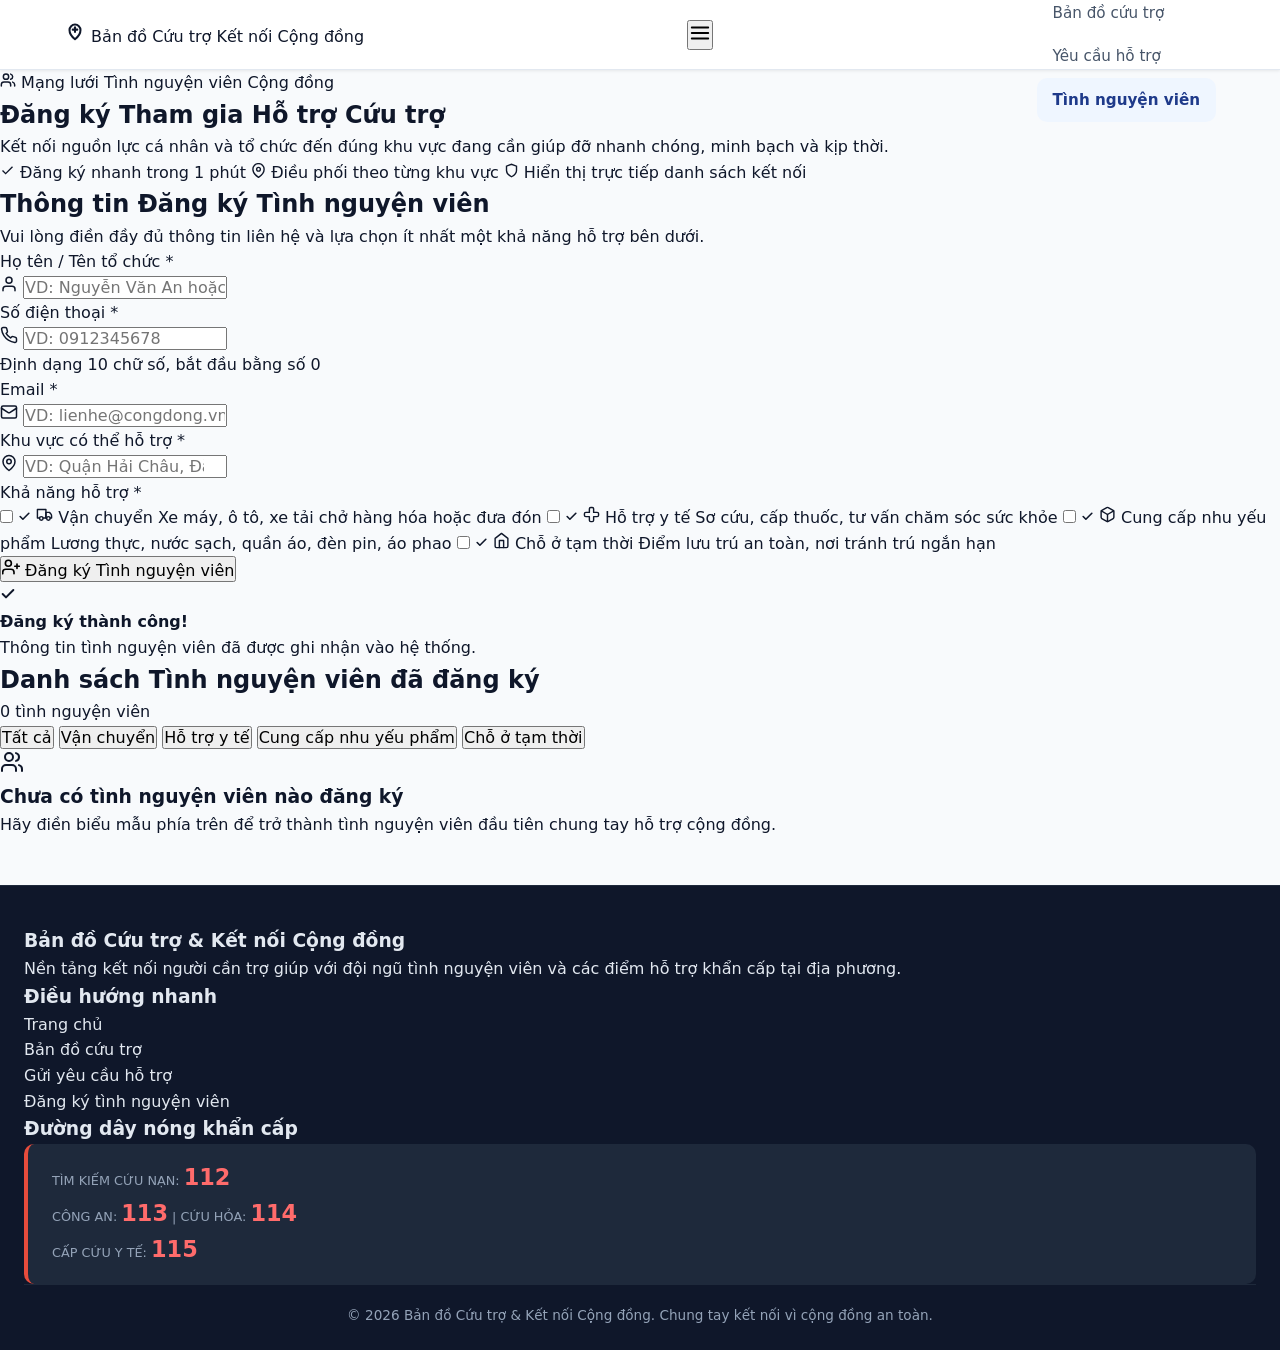
==== volunteer.html @ 7143c934 "[Volunteer] Hoan thien form dang ky tinh nguyen vien" ====
<!DOCTYPE html>
<html lang="vi">
<head>
  <meta charset="UTF-8" />
  <meta name="viewport" content="width=device-width, initial-scale=1.0" />
  <title>Đăng ký Tình nguyện viên | Bản đồ Cứu trợ &amp; Kết nối Cộng đồng</title>
  <link rel="preconnect" href="https://fonts.googleapis.com" />
  <link rel="preconnect" href="https://fonts.gstatic.com" crossorigin />
  <link
    href="https://fonts.googleapis.com/css2?family=Be+Vietnam+Pro:wght@400;500;600;700;800&display=swap"
    rel="stylesheet"
  />
  <link rel="stylesheet" href="css/style.css" />
  <link rel="stylesheet" href="css/volunteer.css" />
</head>
<body>
  <!-- Thanh Navbar chung -->
  <header class="navbar">
    <div class="container nav-container">
      <a href="index.html" class="nav-brand" aria-label="Trang chủ Bản đồ Cứu trợ">
        <span class="brand-icon" aria-hidden="true">
          <svg width="22" height="22" viewBox="0 0 24 24" fill="none" stroke="currentColor" stroke-width="2.2" stroke-linecap="round" stroke-linejoin="round">
            <path d="M12 21s-6-4.35-6-10a6 6 0 1 1 12 0c0 5.65-6 10-6 10Z" />
            <path d="M12 8v5" />
            <path d="M9.5 10.5h5" />
          </svg>
        </span>
        <span class="brand-text">
          <span class="brand-title">Bản đồ Cứu trợ</span>
          <span class="brand-subtitle">Kết nối Cộng đồng</span>
        </span>
      </a>

      <button
        type="button"
        class="nav-toggle"
        id="navToggle"
        aria-label="Mở menu điều hướng"
        aria-expanded="false"
        aria-controls="navLinks"
      >
        <svg width="22" height="22" viewBox="0 0 24 24" fill="none" stroke="currentColor" stroke-width="2" stroke-linecap="round">
          <line x1="3" y1="6" x2="21" y2="6" />
          <line x1="3" y1="12" x2="21" y2="12" />
          <line x1="3" y1="18" x2="21" y2="18" />
        </svg>
      </button>

      <nav aria-label="Điều hướng chính">
        <ul class="nav-links" id="navLinks">
          <li><a href="index.html" class="nav-link">Trang chủ</a></li>
          <li><a href="index.html#map" class="nav-link">Bản đồ cứu trợ</a></li>
          <li><a href="request.html" class="nav-link">Yêu cầu hỗ trợ</a></li>
          <li><a href="volunteer.html" class="nav-link active" aria-current="page">Tình nguyện viên</a></li>
        </ul>
      </nav>
    </div>
  </header>

  <main>
    <!-- Banner tiêu đề -->
    <section class="volunteer-hero">
      <div class="container">
        <div class="hero-badge">
          <svg width="16" height="16" viewBox="0 0 24 24" fill="none" stroke="currentColor" stroke-width="2.2" stroke-linecap="round" stroke-linejoin="round" aria-hidden="true">
            <path d="M16 21v-2a4 4 0 0 0-4-4H6a4 4 0 0 0-4 4v2" />
            <circle cx="9" cy="7" r="4" />
            <path d="M22 21v-2a4 4 0 0 0-3-3.87" />
            <path d="M16 3.13a4 4 0 0 1 0 7.75" />
          </svg>
          <span>Mạng lưới Tình nguyện viên Cộng đồng</span>
        </div>
        <h1 class="hero-title">Đăng ký Tham gia Hỗ trợ Cứu trợ</h1>
        <p class="hero-subtitle">
          Kết nối nguồn lực cá nhân và tổ chức đến đúng khu vực đang cần giúp đỡ nhanh chóng, minh bạch và kịp thời.
        </p>
        <div class="hero-highlights">
          <span class="hero-chip">
            <svg width="15" height="15" viewBox="0 0 24 24" fill="none" stroke="currentColor" stroke-width="2.2" aria-hidden="true">
              <polyline points="20 6 9 17 4 12" />
            </svg>
            Đăng ký nhanh trong 1 phút
          </span>
          <span class="hero-chip">
            <svg width="15" height="15" viewBox="0 0 24 24" fill="none" stroke="currentColor" stroke-width="2.2" aria-hidden="true">
              <path d="M21 10c0 7-9 13-9 13s-9-6-9-13a9 9 0 0 1 18 0Z" />
              <circle cx="12" cy="10" r="3" />
            </svg>
            Điều phối theo từng khu vực
          </span>
          <span class="hero-chip">
            <svg width="15" height="15" viewBox="0 0 24 24" fill="none" stroke="currentColor" stroke-width="2.2" aria-hidden="true">
              <path d="M12 22s8-4 8-10V5l-8-3-8 3v7c0 6 8 10 8 10Z" />
            </svg>
            Hiển thị trực tiếp danh sách kết nối
          </span>
        </div>
      </div>
    </section>

    <!-- Nội dung chính: Form đăng ký & Danh sách tình nguyện viên -->
    <section class="volunteer-section">
      <div class="container">
        <div class="volunteer-wrapper">
          <!-- Form đăng ký tình nguyện viên -->
          <div class="volunteer-card">
            <div class="card-header">
              <h2 class="card-title">Thông tin Đăng ký Tình nguyện viên</h2>
              <p class="card-subtitle">
                Vui lòng điền đầy đủ thông tin liên hệ và lựa chọn ít nhất một khả năng hỗ trợ bên dưới.
              </p>
            </div>

            <form id="volunteerForm" class="volunteer-form" novalidate>
              <div class="form-grid">
                <!-- Họ tên / Tên tổ chức -->
                <div class="form-group form-group--full" id="fullNameGroup">
                  <label for="fullName" class="form-label">
                    Họ tên / Tên tổ chức <span class="required-mark" aria-hidden="true">*</span>
                  </label>
                  <div class="input-control-wrap">
                    <span class="input-icon" aria-hidden="true">
                      <svg width="18" height="18" viewBox="0 0 24 24" fill="none" stroke="currentColor" stroke-width="2" stroke-linecap="round" stroke-linejoin="round">
                        <path d="M20 21v-2a4 4 0 0 0-4-4H8a4 4 0 0 0-4 4v2" />
                        <circle cx="12" cy="7" r="4" />
                      </svg>
                    </span>
                    <input
                      type="text"
                      id="fullName"
                      name="fullName"
                      class="form-control"
                      placeholder="VD: Nguyễn Văn An hoặc Đội Thiện Nguyện Ánh Dương"
                      autocomplete="name"
                      aria-describedby="fullNameError"
                      required
                    />
                  </div>
                  <p class="error-message" id="fullNameError" aria-live="polite"></p>
                </div>

                <!-- Số điện thoại -->
                <div class="form-group" id="phoneGroup">
                  <label for="phone" class="form-label">
                    Số điện thoại <span class="required-mark" aria-hidden="true">*</span>
                  </label>
                  <div class="input-control-wrap">
                    <span class="input-icon" aria-hidden="true">
                      <svg width="18" height="18" viewBox="0 0 24 24" fill="none" stroke="currentColor" stroke-width="2" stroke-linecap="round" stroke-linejoin="round">
                        <path d="M22 16.92v3a2 2 0 0 1-2.18 2 19.79 19.79 0 0 1-8.63-3.07 19.5 19.5 0 0 1-6-6 19.79 19.79 0 0 1-3.07-8.67A2 2 0 0 1 4.11 2h3a2 2 0 0 1 2 1.72c.127.96.361 1.903.7 2.81a2 2 0 0 1-.45 2.11L8.09 9.91a16 16 0 0 0 6 6l1.27-1.27a2 2 0 0 1 2.11-.45c.907.339 1.85.573 2.81.7A2 2 0 0 1 22 16.92Z" />
                      </svg>
                    </span>
                    <input
                      type="tel"
                      id="phone"
                      name="phone"
                      class="form-control"
                      placeholder="VD: 0912345678"
                      inputmode="numeric"
                      maxlength="10"
                      autocomplete="tel"
                      aria-describedby="phoneHint phoneError"
                      required
                    />
                  </div>
                  <span class="field-hint" id="phoneHint">Định dạng 10 chữ số, bắt đầu bằng số 0</span>
                  <p class="error-message" id="phoneError" aria-live="polite"></p>
                </div>

                <!-- Email -->
                <div class="form-group" id="emailGroup">
                  <label for="email" class="form-label">
                    Email <span class="required-mark" aria-hidden="true">*</span>
                  </label>
                  <div class="input-control-wrap">
                    <span class="input-icon" aria-hidden="true">
                      <svg width="18" height="18" viewBox="0 0 24 24" fill="none" stroke="currentColor" stroke-width="2" stroke-linecap="round" stroke-linejoin="round">
                        <rect width="20" height="16" x="2" y="4" rx="2" />
                        <path d="m22 7-8.97 5.7a1.94 1.94 0 0 1-2.06 0L2 7" />
                      </svg>
                    </span>
                    <input
                      type="email"
                      id="email"
                      name="email"
                      class="form-control"
                      placeholder="VD: lienhe@congdong.vn"
                      autocomplete="email"
                      aria-describedby="emailError"
                      required
                    />
                  </div>
                  <p class="error-message" id="emailError" aria-live="polite"></p>
                </div>

                <!-- Khu vực có thể hỗ trợ -->
                <div class="form-group form-group--full" id="areaGroup">
                  <label for="area" class="form-label">
                    Khu vực có thể hỗ trợ <span class="required-mark" aria-hidden="true">*</span>
                  </label>
                  <div class="input-control-wrap">
                    <span class="input-icon" aria-hidden="true">
                      <svg width="18" height="18" viewBox="0 0 24 24" fill="none" stroke="currentColor" stroke-width="2" stroke-linecap="round" stroke-linejoin="round">
                        <path d="M20 10c0 6-8 12-8 12s-8-6-8-12a8 8 0 0 1 16 0Z" />
                        <circle cx="12" cy="10" r="3" />
                      </svg>
                    </span>
                    <input
                      type="text"
                      id="area"
                      name="area"
                      class="form-control"
                      list="areaSuggestions"
                      placeholder="VD: Quận Hải Châu, Đà Nẵng hoặc Các tỉnh Miền Trung"
                      aria-describedby="areaError"
                      required
                    />
                    <datalist id="areaSuggestions">
                      <option value="Quận 1, TP. Hồ Chí Minh"></option>
                      <option value="TP. Thủ Đức, TP. Hồ Chí Minh"></option>
                      <option value="Quận Hoàn Kiếm, Hà Nội"></option>
                      <option value="Quận Cầu Giấy, Hà Nội"></option>
                      <option value="Quận Hải Châu, Đà Nẵng"></option>
                      <option value="TP. Huế, Thừa Thiên Huế"></option>
                      <option value="TP. Đồng Hới, Quảng Bình"></option>
                      <option value="TP. Cần Thơ"></option>
                    </datalist>
                  </div>
                  <p class="error-message" id="areaError" aria-live="polite"></p>
                </div>

                <!-- Nhóm Checkbox Khả năng hỗ trợ -->
                <div class="form-group form-group--full" id="capabilitiesWrapper">
                  <span class="form-label" id="capabilitiesLabel">
                    Khả năng hỗ trợ <span class="required-mark" aria-hidden="true">*</span>
                  </span>
                  <div
                    class="checkbox-grid"
                    id="capabilitiesGroup"
                    role="group"
                    aria-labelledby="capabilitiesLabel"
                    aria-describedby="capabilitiesError"
                  >
                    <label class="checkbox-card">
                      <input type="checkbox" class="checkbox-input" name="capabilities" value="Vận chuyển" />
                      <span class="checkbox-box">
                        <span class="checkbox-indicator" aria-hidden="true">
                          <svg width="13" height="13" viewBox="0 0 24 24" fill="none" stroke="currentColor" stroke-width="3" stroke-linecap="round" stroke-linejoin="round">
                            <polyline points="20 6 9 17 4 12" />
                          </svg>
                        </span>
                        <span class="checkbox-meta">
                          <span class="checkbox-title-row">
                            <span class="checkbox-icon" aria-hidden="true">
                              <svg width="17" height="17" viewBox="0 0 24 24" fill="none" stroke="currentColor" stroke-width="2" stroke-linecap="round" stroke-linejoin="round">
                                <path d="M10 17h4V5H2v12h3" />
                                <path d="M20 17h2v-3.34a4 4 0 0 0-1.17-2.83L19 9h-5v8h1" />
                                <circle cx="7.5" cy="17.5" r="2.5" />
                                <circle cx="17.5" cy="17.5" r="2.5" />
                              </svg>
                            </span>
                            <span>Vận chuyển</span>
                          </span>
                          <span class="checkbox-desc">Xe máy, ô tô, xe tải chở hàng hóa hoặc đưa đón</span>
                        </span>
                      </span>
                    </label>

                    <label class="checkbox-card">
                      <input type="checkbox" class="checkbox-input" name="capabilities" value="Hỗ trợ y tế" />
                      <span class="checkbox-box">
                        <span class="checkbox-indicator" aria-hidden="true">
                          <svg width="13" height="13" viewBox="0 0 24 24" fill="none" stroke="currentColor" stroke-width="3" stroke-linecap="round" stroke-linejoin="round">
                            <polyline points="20 6 9 17 4 12" />
                          </svg>
                        </span>
                        <span class="checkbox-meta">
                          <span class="checkbox-title-row">
                            <span class="checkbox-icon" aria-hidden="true">
                              <svg width="17" height="17" viewBox="0 0 24 24" fill="none" stroke="currentColor" stroke-width="2" stroke-linecap="round" stroke-linejoin="round">
                                <path d="M11 2a2 2 0 0 0-2 2v5H4a2 2 0 0 0-2 2v2c0 1.1.9 2 2 2h5v5c0 1.1.9 2 2 2h2a2 2 0 0 0 2-2v-5h5a2 2 0 0 0 2-2v-2a2 2 0 0 0-2-2h-5V4a2 2 0 0 0-2-2h-2Z" />
                              </svg>
                            </span>
                            <span>Hỗ trợ y tế</span>
                          </span>
                          <span class="checkbox-desc">Sơ cứu, cấp thuốc, tư vấn chăm sóc sức khỏe</span>
                        </span>
                      </span>
                    </label>

                    <label class="checkbox-card">
                      <input type="checkbox" class="checkbox-input" name="capabilities" value="Cung cấp nhu yếu phẩm" />
                      <span class="checkbox-box">
                        <span class="checkbox-indicator" aria-hidden="true">
                          <svg width="13" height="13" viewBox="0 0 24 24" fill="none" stroke="currentColor" stroke-width="3" stroke-linecap="round" stroke-linejoin="round">
                            <polyline points="20 6 9 17 4 12" />
                          </svg>
                        </span>
                        <span class="checkbox-meta">
                          <span class="checkbox-title-row">
                            <span class="checkbox-icon" aria-hidden="true">
                              <svg width="17" height="17" viewBox="0 0 24 24" fill="none" stroke="currentColor" stroke-width="2" stroke-linecap="round" stroke-linejoin="round">
                                <path d="M21 8a2 2 0 0 0-1-1.73l-7-4a2 2 0 0 0-2 0l-7 4A2 2 0 0 0 3 8v8a2 2 0 0 0 1 1.73l7 4a2 2 0 0 0 2 0l7-4A2 2 0 0 0 21 16Z" />
                                <path d="m3.3 7 8.7 5 8.7-5" />
                                <path d="M12 22V12" />
                              </svg>
                            </span>
                            <span>Cung cấp nhu yếu phẩm</span>
                          </span>
                          <span class="checkbox-desc">Lương thực, nước sạch, quần áo, đèn pin, áo phao</span>
                        </span>
                      </span>
                    </label>

                    <label class="checkbox-card">
                      <input type="checkbox" class="checkbox-input" name="capabilities" value="Chỗ ở tạm thời" />
                      <span class="checkbox-box">
                        <span class="checkbox-indicator" aria-hidden="true">
                          <svg width="13" height="13" viewBox="0 0 24 24" fill="none" stroke="currentColor" stroke-width="3" stroke-linecap="round" stroke-linejoin="round">
                            <polyline points="20 6 9 17 4 12" />
                          </svg>
                        </span>
                        <span class="checkbox-meta">
                          <span class="checkbox-title-row">
                            <span class="checkbox-icon" aria-hidden="true">
                              <svg width="17" height="17" viewBox="0 0 24 24" fill="none" stroke="currentColor" stroke-width="2" stroke-linecap="round" stroke-linejoin="round">
                                <path d="m3 9 9-7 9 7v11a2 2 0 0 1-2 2H5a2 2 0 0 1-2-2Z" />
                                <polyline points="9 22 9 12 15 12 15 22" />
                              </svg>
                            </span>
                            <span>Chỗ ở tạm thời</span>
                          </span>
                          <span class="checkbox-desc">Điểm lưu trú an toàn, nơi tránh trú ngắn hạn</span>
                        </span>
                      </span>
                    </label>
                  </div>
                  <p class="error-message" id="capabilitiesError" aria-live="polite"></p>
                </div>
              </div>

              <div class="form-actions">
                <button type="submit" class="btn-submit">
                  <svg width="18" height="18" viewBox="0 0 24 24" fill="none" stroke="currentColor" stroke-width="2.2" stroke-linecap="round" stroke-linejoin="round" aria-hidden="true">
                    <path d="M16 21v-2a4 4 0 0 0-4-4H5a4 4 0 0 0-4 4v2" />
                    <circle cx="8.5" cy="7" r="4" />
                    <line x1="20" y1="8" x2="20" y2="14" />
                    <line x1="23" y1="11" x2="17" y2="11" />
                  </svg>
                  <span>Đăng ký Tình nguyện viên</span>
                </button>
              </div>

              <!-- Thông báo đăng ký thành công mượt mà (tự ẩn sau 3 giây) -->
              <div id="successAlert" class="success-alert" role="status" aria-live="polite" aria-hidden="true">
                <span class="success-alert-icon" aria-hidden="true">
                  <svg width="16" height="16" viewBox="0 0 24 24" fill="none" stroke="currentColor" stroke-width="3" stroke-linecap="round" stroke-linejoin="round">
                    <polyline points="20 6 9 17 4 12" />
                  </svg>
                </span>
                <div class="success-alert-body">
                  <strong>Đăng ký thành công!</strong>
                  <p id="successAlertText">Thông tin tình nguyện viên đã được ghi nhận vào hệ thống.</p>
                </div>
              </div>
            </form>
          </div>

          <!-- Danh sách tình nguyện viên đã đăng ký -->
          <section class="volunteer-list-section" aria-labelledby="volunteerListTitle">
            <div class="list-header">
              <div class="list-title-wrap">
                <h2 class="list-title" id="volunteerListTitle">Danh sách Tình nguyện viên đã đăng ký</h2>
                <span class="volunteer-count-badge" id="volunteerCount">0 tình nguyện viên</span>
              </div>
            </div>

            <div class="filter-pills" id="capabilityFilters" role="group" aria-label="Lọc theo khả năng hỗ trợ">
              <button type="button" class="filter-pill active" data-filter="all">Tất cả</button>
              <button type="button" class="filter-pill" data-filter="Vận chuyển">Vận chuyển</button>
              <button type="button" class="filter-pill" data-filter="Hỗ trợ y tế">Hỗ trợ y tế</button>
              <button type="button" class="filter-pill" data-filter="Cung cấp nhu yếu phẩm">Cung cấp nhu yếu phẩm</button>
              <button type="button" class="filter-pill" data-filter="Chỗ ở tạm thời">Chỗ ở tạm thời</button>
            </div>

            <div id="volunteersList" class="volunteers-grid"></div>
          </section>
        </div>
      </div>
    </section>
  </main>

  <!-- Thanh Footer chung -->
  <footer class="footer">
    <div class="container">
      <div class="footer-grid">
        <div>
          <h3 class="footer-title">Bản đồ Cứu trợ &amp; Kết nối Cộng đồng</h3>
          <p class="footer-desc">
            Nền tảng kết nối người cần trợ giúp với đội ngũ tình nguyện viên và các điểm hỗ trợ khẩn cấp tại địa phương.
          </p>
        </div>

        <div>
          <h3 class="footer-title">Điều hướng nhanh</h3>
          <ul class="footer-links">
            <li><a href="index.html">Trang chủ</a></li>
            <li><a href="index.html#map">Bản đồ cứu trợ</a></li>
            <li><a href="request.html">Gửi yêu cầu hỗ trợ</a></li>
            <li><a href="volunteer.html">Đăng ký tình nguyện viên</a></li>
          </ul>
        </div>

        <div>
          <h3 class="footer-title">Đường dây nóng khẩn cấp</h3>
          <div class="footer-hotline">
            <span>Tìm kiếm cứu nạn: <strong>112</strong></span>
            <span>Công an: <strong>113</strong> | Cứu hỏa: <strong>114</strong></span>
            <span>Cấp cứu y tế: <strong>115</strong></span>
          </div>
        </div>
      </div>

      <div class="footer-bottom">
        <span>&copy; 2026 Bản đồ Cứu trợ &amp; Kết nối Cộng đồng.</span>
        <span>Chung tay kết nối vì cộng đồng an toàn.</span>
      </div>
    </div>
  </footer>

  <script src="js/volunteer.js"></script>
</body>
</html>
---- css/style.css ----
/* ==========================================================================
   css/style.css - Design System & Layout Dùng Chung
   Dự án: Bản đồ Cứu trợ & Kết nối Cộng đồng (Community Rescue Map)
   ========================================================================== */

/* 1. KHAI BÁO DESIGN SYSTEM BẰNG BIẾN CSS (:root) */
:root {
    /* 4 màu phân loại nhu cầu & trạng thái bắt buộc */
    --color-medical: #e74c3c;     /* Y tế: Đỏ */
    --color-food: #f39c12;        /* Thực phẩm: Cam vàng */
    --color-shelter: #3498db;     /* Chỗ ở: Xanh dương */
    --color-done: #10b981;        /* Đã hỗ trợ: Xanh lá */
    --color-pending: #ef4444;     /* Đang chờ hỗ trợ: Đỏ cảnh báo */

    /* Màu chủ đạo thương hiệu & hệ thống */
    --color-primary: #1e3a8a;       /* Xanh Navy chuyên nghiệp */
    --color-primary-hover: #1d4ed8;
    --color-secondary: #0ea5e9;

    /* Màu nền & Bề mặt (Surface) */
    --bg-body: #f8fafc;
    --bg-card: #ffffff;
    --bg-card-alt: #f1f5f9;
    --border-color: #e2e8f0;

    /* Màu chữ (Typography) */
    --text-primary: #0f172a;
    --text-secondary: #475569;
    --text-muted: #94a3b8;
    --text-white: #ffffff;

    /* Kích thước & Bo góc */
    --font-base: system-ui, -apple-system, "Segoe UI", Roboto, Helvetica, Arial, sans-serif;
    --container-max-width: 1200px;
    --nav-height: 70px;
    --radius-sm: 6px;
    --radius-md: 10px;
    --radius-lg: 16px;
    --radius-full: 9999px;

    /* Đổ bóng */
    --shadow-sm: 0 1px 3px rgba(0, 0, 0, 0.08);
    --shadow-md: 0 4px 6px -1px rgba(0, 0, 0, 0.08);
    --shadow-lg: 0 10px 25px -3px rgba(0, 0, 0, 0.1);

    /* Chuyển động */
    --transition-fast: 0.2s ease;
}

/* 2. CSS RESET HIỆN ĐẠI */
*, *::before, *::after {
    box-sizing: border-box;
    margin: 0;
    padding: 0;
}

html {
    font-size: 16px;
    scroll-behavior: smooth;
}

body {
    font-family: var(--font-base);
    background-color: var(--bg-body);
    color: var(--text-primary);
    line-height: 1.6;
    display: flex;
    flex-direction: column;
    min-height: 100vh;
    -webkit-font-smoothing: antialiased;
}

a {
    color: inherit;
    text-decoration: none;
    transition: all var(--transition-fast);
}

ul, ol {
    list-style: none;
}

img {
    max-width: 100%;
    display: block;
}

button, input, select, textarea {
    font-family: inherit;
    font-size: inherit;
}

/* 3. THANH ĐIỀU HƯỚNG (NAVBAR) BẰNG FLEXBOX */
.navbar {
    background-color: var(--bg-card);
    border-bottom: 1px solid var(--border-color);
    box-shadow: var(--shadow-sm);
    position: sticky;
    top: 0;
    z-index: 1000;
    height: var(--nav-height);
}

.nav-container {
    max-width: var(--container-max-width);
    margin: 0 auto;
    padding: 0 1.5rem;
    height: 100%;
    display: flex;
    align-items: center;
    justify-content: space-between;
    gap: 1rem;
}

.nav-logo {
    display: flex;
    align-items: center;
    gap: 0.6rem;
    font-size: 1.25rem;
    font-weight: 800;
    color: var(--color-primary);
}

.nav-logo .logo-icon {
    font-size: 1.6rem;
}

.nav-logo span {
    background: linear-gradient(135deg, var(--color-primary), var(--color-secondary));
    -webkit-background-clip: text;
    -webkit-text-fill-color: transparent;
}

.nav-menu {
    display: flex;
    align-items: center;
    gap: 0.5rem;
}

.nav-link {
    display: flex;
    align-items: center;
    gap: 0.4rem;
    padding: 0.6rem 1rem;
    border-radius: var(--radius-md);
    color: var(--text-secondary);
    font-weight: 500;
    font-size: 0.95rem;
    transition: all var(--transition-fast);
}

.nav-link:hover {
    color: var(--color-primary);
    background-color: var(--bg-card-alt);
}

.nav-link.active {
    color: var(--color-primary);
    background-color: #eff6ff;
    font-weight: 700;
}

/* Nút bấm khẩn cấp nổi bật trên Navbar */
.btn-nav-emergency {
    background-color: var(--color-medical);
    color: var(--text-white) !important;
    font-weight: 600;
    box-shadow: 0 2px 4px rgba(231, 76, 60, 0.25);
}

.btn-nav-emergency:hover {
    background-color: #c0392b !important;
    transform: translateY(-1px);
}

/* 4. KHUNG MAIN (STICKY FOOTER PATTERN) */
.main-wrapper {
    flex: 1 0 auto;
    width: 100%;
    max-width: var(--container-max-width);
    margin: 0 auto;
    padding: 2rem 1.5rem;
}

.page-header {
    margin-bottom: 2rem;
    text-align: center;
}

.page-title {
    font-size: 2rem;
    font-weight: 800;
    color: var(--text-primary);
    margin-bottom: 0.5rem;
}

.page-subtitle {
    color: var(--text-secondary);
    font-size: 1.05rem;
    max-width: 680px;
    margin: 0 auto;
}

/* 5. FOOTER DÙNG CHUNG */
.footer {
    flex-shrink: 0;
    background-color: #0f172a;
    color: #e2e8f0;
    padding: 2.5rem 1.5rem 1.5rem;
    border-top: 1px solid #1e293b;
    margin-top: 3rem;
}

.footer-container {
    max-width: var(--container-max-width);
    margin: 0 auto;
    display: flex;
    flex-direction: column;
    gap: 1.5rem;
}

.footer-top {
    display: flex;
    justify-content: space-between;
    align-items: flex-start;
    flex-wrap: wrap;
    gap: 2rem;
}

.footer-brand h4 {
    font-size: 1.2rem;
    color: #ffffff;
    margin-bottom: 0.5rem;
}

.footer-brand p {
    color: var(--text-muted);
    font-size: 0.9rem;
    max-width: 440px;
}

.footer-hotline {
    background-color: #1e293b;
    padding: 1rem 1.5rem;
    border-radius: var(--radius-md);
    border-left: 4px solid var(--color-medical);
}

.footer-hotline span {
    display: block;
    font-size: 0.8rem;
    text-transform: uppercase;
    color: var(--text-muted);
}

.footer-hotline strong {
    font-size: 1.4rem;
    color: #ff6b6b;
}

.footer-bottom {
    border-top: 1px solid #1e293b;
    padding-top: 1.25rem;
    text-align: center;
    font-size: 0.85rem;
    color: var(--text-muted);
}

/* 6. CÁC BADGE PHÂN LOẠI & TRẠNG THÁI */
.badge {
    display: inline-flex;
    align-items: center;
    gap: 0.35rem;
    padding: 0.3rem 0.75rem;
    border-radius: var(--radius-full);
    font-size: 0.8rem;
    font-weight: 600;
}

.badge-medical {
    background-color: rgba(231, 76, 60, 0.12);
    color: var(--color-medical);
    border: 1px solid rgba(231, 76, 60, 0.3);
}

.badge-food {
    background-color: rgba(243, 156, 18, 0.12);
    color: #d97706;
    border: 1px solid rgba(243, 156, 18, 0.3);
}

.badge-shelter {
    background-color: rgba(52, 152, 219, 0.12);
    color: var(--color-shelter);
    border: 1px solid rgba(52, 152, 219, 0.3);
}

.badge-done {
    background-color: rgba(16, 185, 129, 0.12);
    color: var(--color-done);
    border: 1px solid rgba(16, 185, 129, 0.3);
}

.badge-pending {
    background-color: rgba(239, 68, 68, 0.12);
    color: var(--color-pending);
    border: 1px solid rgba(239, 68, 68, 0.3);
}

/* 7. RESPONSIVE TRÊN ĐIỆN THOẠI (< 600px) */
@media (max-width: 600px) {
    :root {
        --nav-height: auto;
    }

    .nav-container {
        flex-direction: column;
        padding: 0.75rem 1rem;
        gap: 0.75rem;
    }

    .nav-menu {
        width: 100%;
        display: flex;
        justify-content: space-around;
        flex-wrap: wrap;
        gap: 0.35rem;
    }

    .nav-link {
        padding: 0.5rem 0.65rem;
        font-size: 0.85rem;
        border-radius: var(--radius-sm);
    }

    .main-wrapper {
        padding: 1.25rem 1rem;
    }

    .page-title {
        font-size: 1.5rem;
    }

    .page-subtitle {
        font-size: 0.95rem;
    }

    .footer-top {
        flex-direction: column;
        align-items: stretch;
    }

    .footer-hotline {
        text-align: center;
    }
}
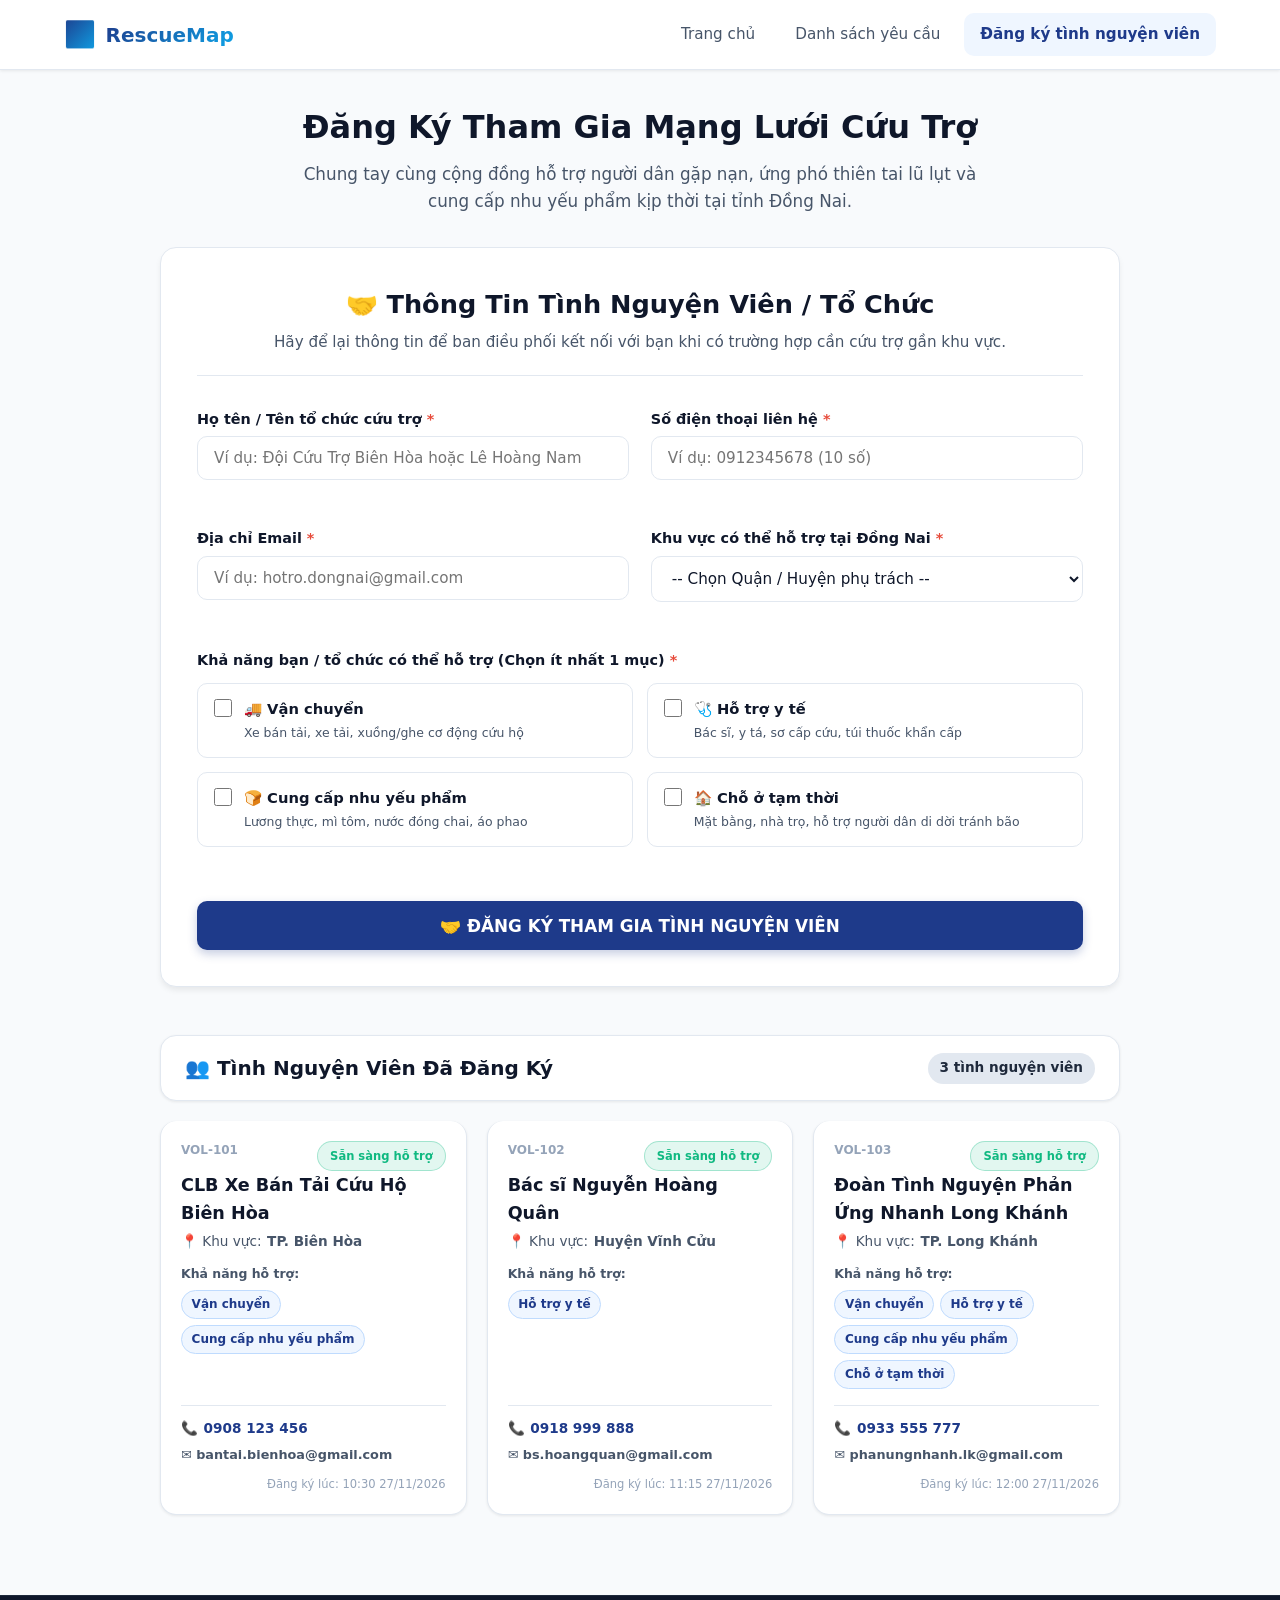
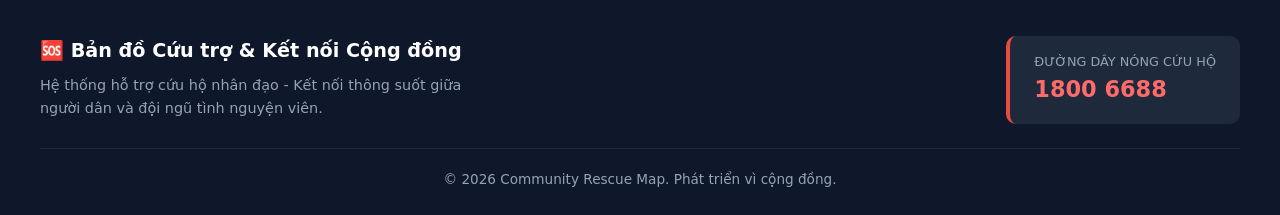
==== commit 08109f7e: "[Volunteer] Hoan thien form dang ky tinh nguyen vien" ====
--- a/volunteer.html
+++ b/volunteer.html
@@ -1,433 +1,570 @@
 <!DOCTYPE html>
 <html lang="vi">
 <head>
-  <meta charset="UTF-8" />
-  <meta name="viewport" content="width=device-width, initial-scale=1.0" />
-  <title>Đăng ký Tình nguyện viên | Bản đồ Cứu trợ &amp; Kết nối Cộng đồng</title>
-  <link rel="preconnect" href="https://fonts.googleapis.com" />
-  <link rel="preconnect" href="https://fonts.gstatic.com" crossorigin />
-  <link
-    href="https://fonts.googleapis.com/css2?family=Be+Vietnam+Pro:wght@400;500;600;700;800&display=swap"
-    rel="stylesheet"
-  />
-  <link rel="stylesheet" href="css/style.css" />
-  <link rel="stylesheet" href="css/volunteer.css" />
+    <meta charset="UTF-8">
+    <meta name="viewport" content="width=device-width, initial-scale=1.0">
+    <title>Đăng Ký Tình Nguyện Viên - Community Rescue Map</title>
+    <!-- CSS dùng chung của hệ thống -->
+    <link rel="stylesheet" href="css/style.css">
+
+    <!-- Đoạn CSS bổ sung chuyên biệt cho Form Tình Nguyện Viên & Danh Sách Đăng Ký -->
+    <style>
+        .volunteer-page-layout {
+            display: flex;
+            flex-direction: column;
+            gap: 3rem;
+            max-width: 960px;
+            margin: 0 auto;
+        }
+
+        /* ------------------ PHẦN 1: FORM ĐĂNG KÝ HIỆN ĐẠI ------------------ */
+        .volunteer-form-card {
+            background-color: var(--bg-card);
+            border: 1px solid var(--border-color);
+            border-radius: var(--radius-lg);
+            padding: 2.25rem;
+            box-shadow: var(--shadow-md);
+            position: relative;
+        }
+
+        .vol-header-box {
+            text-align: center;
+            border-bottom: 1px solid var(--border-color);
+            padding-bottom: 1.25rem;
+            margin-bottom: 2rem;
+        }
+
+        .vol-header-box h2 {
+            font-size: 1.6rem;
+            font-weight: 800;
+            color: var(--text-primary);
+            display: flex;
+            align-items: center;
+            justify-content: center;
+            gap: 0.5rem;
+        }
+
+        .vol-header-box p {
+            color: var(--text-secondary);
+            font-size: 0.95rem;
+            margin-top: 0.35rem;
+        }
+
+        .vol-form-grid {
+            display: grid;
+            grid-template-columns: 1fr 1fr;
+            gap: 1.35rem;
+        }
+
+        .vol-form-group {
+            display: flex;
+            flex-direction: column;
+            gap: 0.35rem;
+        }
+
+        .vol-form-group.full-width {
+            grid-column: 1 / -1;
+        }
+
+        .vol-label {
+            font-size: 0.9rem;
+            font-weight: 700;
+            color: var(--text-primary);
+        }
+
+        .vol-label .required-star {
+            color: var(--color-medical);
+        }
+
+        .vol-input, .vol-select {
+            width: 100%;
+            padding: 0.75rem 1rem;
+            border: 1.5px solid var(--border-color);
+            border-radius: var(--radius-md);
+            background-color: #ffffff;
+            font-size: 0.95rem;
+            color: var(--text-primary);
+            outline: none;
+            transition: all var(--transition-fast);
+        }
+
+        .vol-input:focus, .vol-select:focus {
+            border-color: var(--color-primary-light);
+            box-shadow: 0 0 0 3px rgba(59, 130, 246, 0.15);
+        }
+
+        /* Viền đỏ khi lỗi validation */
+        .vol-input.has-error, .vol-select.has-error {
+            border-color: var(--color-medical) !important;
+            background-color: #fff5f5;
+        }
+
+        /* Dòng thông báo lỗi màu đỏ ngay dưới ô nhập */
+        .error-message {
+            color: var(--color-medical);
+            font-size: 0.8rem;
+            font-weight: 600;
+            min-height: 1.1rem;
+            display: flex;
+            align-items: center;
+            gap: 0.25rem;
+            margin-top: 2px;
+        }
+
+        /* Nhóm Checkbox chọn Khả năng hỗ trợ */
+        .skills-checkbox-grid {
+            display: grid;
+            grid-template-columns: repeat(2, 1fr);
+            gap: 0.85rem;
+            margin-top: 0.35rem;
+        }
+
+        .checkbox-card {
+            border: 1.5px solid var(--border-color);
+            border-radius: var(--radius-md);
+            padding: 0.85rem 1rem;
+            display: flex;
+            align-items: flex-start;
+            gap: 0.75rem;
+            cursor: pointer;
+            background: #ffffff;
+            transition: all var(--transition-fast);
+            user-select: none;
+        }
+
+        .checkbox-card:hover {
+            border-color: var(--color-primary-light);
+            background-color: var(--bg-card-alt);
+        }
+
+        .checkbox-card.selected {
+            border-color: var(--color-primary);
+            background-color: #eff6ff;
+        }
+
+        .checkbox-card input[type="checkbox"] {
+            width: 18px;
+            height: 18px;
+            cursor: pointer;
+            margin-top: 2px;
+            accent-color: var(--color-primary);
+        }
+
+        .checkbox-card-content {
+            display: flex;
+            flex-direction: column;
+            gap: 0.15rem;
+        }
+
+        .checkbox-card-title {
+            font-size: 0.92rem;
+            font-weight: 700;
+            color: var(--text-primary);
+        }
+
+        .checkbox-card-desc {
+            font-size: 0.78rem;
+            color: var(--text-secondary);
+        }
+
+        .btn-submit-volunteer {
+            background-color: var(--color-primary);
+            color: #ffffff;
+            font-weight: 700;
+            font-size: 1.05rem;
+            padding: 0.9rem 1.5rem;
+            border-radius: var(--radius-md);
+            border: none;
+            cursor: pointer;
+            width: 100%;
+            display: flex;
+            align-items: center;
+            justify-content: center;
+            gap: 0.5rem;
+            box-shadow: 0 4px 10px rgba(30, 58, 138, 0.25);
+            transition: all var(--transition-fast);
+        }
+
+        .btn-submit-volunteer:hover {
+            background-color: var(--color-primary-hover);
+            transform: translateY(-1px);
+            box-shadow: 0 6px 14px rgba(30, 58, 138, 0.35);
+        }
+
+        /* Banner thông báo đăng ký thành công (Mượt mà và tự ẩn sau 3 giây) */
+        .toast-success-banner {
+            position: fixed;
+            top: 24px;
+            right: 24px;
+            background: #065f46;
+            color: #ffffff;
+            padding: 1rem 1.5rem;
+            border-radius: var(--radius-md);
+            box-shadow: var(--shadow-lg);
+            display: none;
+            align-items: center;
+            gap: 0.75rem;
+            font-weight: 600;
+            font-size: 0.95rem;
+            z-index: 9999;
+            border-left: 5px solid #34d399;
+            transform: translateY(-20px);
+            opacity: 0;
+            transition: all 0.35s cubic-bezier(0.16, 1, 0.3, 1);
+        }
+
+        .toast-success-banner.show {
+            display: flex;
+            transform: translateY(0);
+            opacity: 1;
+        }
+
+        /* ------------------ PHẦN 2: DANH SÁCH TÌNH NGUYỆN VIÊN ĐÃ ĐĂNG KÝ ------------------ */
+        .registered-section {
+            display: flex;
+            flex-direction: column;
+            gap: 1.25rem;
+        }
+
+        .registered-header {
+            display: flex;
+            justify-content: space-between;
+            align-items: center;
+            flex-wrap: wrap;
+            gap: 0.75rem;
+            background: var(--bg-card);
+            border: 1px solid var(--border-color);
+            border-radius: var(--radius-lg);
+            padding: 1rem 1.5rem;
+            box-shadow: var(--shadow-sm);
+        }
+
+        .registered-header h3 {
+            font-size: 1.25rem;
+            font-weight: 800;
+            color: var(--text-primary);
+            display: flex;
+            align-items: center;
+            gap: 0.5rem;
+        }
+
+        .registered-grid {
+            display: grid;
+            grid-template-columns: repeat(auto-fill, minmax(290px, 1fr));
+            gap: 1.25rem;
+        }
+
+        .volunteer-card {
+            background-color: var(--bg-card);
+            border: 1px solid var(--border-color);
+            border-radius: var(--radius-lg);
+            padding: 1.25rem;
+            box-shadow: var(--shadow-sm);
+            display: flex;
+            flex-direction: column;
+            justify-content: space-between;
+            gap: 1rem;
+            border-top: 4px solid var(--color-primary-light);
+            transition: transform var(--transition-fast), box-shadow var(--transition-fast);
+        }
+
+        .volunteer-card:hover {
+            transform: translateY(-2px);
+            box-shadow: var(--shadow-md);
+        }
+
+        .vol-card-top {
+            display: flex;
+            justify-content: space-between;
+            align-items: flex-start;
+        }
+
+        .vol-card-name {
+            font-size: 1.1rem;
+            font-weight: 800;
+            color: var(--text-primary);
+            margin-bottom: 0.2rem;
+        }
+
+        .vol-card-area {
+            font-size: 0.85rem;
+            color: var(--text-secondary);
+            display: flex;
+            align-items: center;
+            gap: 0.35rem;
+            margin-bottom: 0.75rem;
+        }
+
+        .vol-skills-tags {
+            display: flex;
+            flex-wrap: wrap;
+            gap: 0.35rem;
+        }
+
+        .skill-tag {
+            font-size: 0.75rem;
+            font-weight: 600;
+            padding: 0.25rem 0.6rem;
+            border-radius: var(--radius-full);
+            background-color: #eff6ff;
+            color: var(--color-primary);
+            border: 1px solid #bfdbfe;
+        }
+
+        .vol-card-contacts {
+            display: flex;
+            flex-direction: column;
+            gap: 0.35rem;
+            padding-top: 0.75rem;
+            border-top: 1px solid var(--border-color);
+            font-size: 0.85rem;
+        }
+
+        .vol-contact-link {
+            color: var(--color-primary);
+            font-weight: 600;
+            display: inline-flex;
+            align-items: center;
+            gap: 0.35rem;
+        }
+
+        .vol-contact-link:hover {
+            text-decoration: underline;
+        }
+
+        .vol-time-tag {
+            font-size: 0.72rem;
+            color: var(--text-muted);
+            text-align: right;
+            margin-top: 0.25rem;
+        }
+
+        .empty-volunteers-box {
+            grid-column: 1 / -1;
+            text-align: center;
+            padding: 3rem 1rem;
+            background-color: var(--bg-card);
+            border: 2px dashed var(--border-color);
+            border-radius: var(--radius-lg);
+            color: var(--text-muted);
+        }
+
+        /* ------------------ RESPONSIVE TRÊN ĐIỆN THOẠI (<600px) ------------------ */
+        @media (max-width: 600px) {
+            .volunteer-form-card {
+                padding: 1.25rem;
+            }
+
+            .vol-form-grid {
+                grid-template-columns: 1fr; /* 1 cột trên điện thoại */
+                gap: 1rem;
+            }
+
+            .skills-checkbox-grid {
+                grid-template-columns: 1fr; /* Checkbox xếp dọc */
+            }
+
+            .registered-grid {
+                grid-template-columns: 1fr;
+            }
+
+            .toast-success-banner {
+                left: 16px;
+                right: 16px;
+                top: 16px;
+            }
+        }
+    </style>
 </head>
 <body>
-  <!-- Thanh Navbar chung -->
-  <header class="navbar">
-    <div class="container nav-container">
-      <a href="index.html" class="nav-brand" aria-label="Trang chủ Bản đồ Cứu trợ">
-        <span class="brand-icon" aria-hidden="true">
-          <svg width="22" height="22" viewBox="0 0 24 24" fill="none" stroke="currentColor" stroke-width="2.2" stroke-linecap="round" stroke-linejoin="round">
-            <path d="M12 21s-6-4.35-6-10a6 6 0 1 1 12 0c0 5.65-6 10-6 10Z" />
-            <path d="M12 8v5" />
-            <path d="M9.5 10.5h5" />
-          </svg>
-        </span>
-        <span class="brand-text">
-          <span class="brand-title">Bản đồ Cứu trợ</span>
-          <span class="brand-subtitle">Kết nối Cộng đồng</span>
-        </span>
-      </a>
-
-      <button
-        type="button"
-        class="nav-toggle"
-        id="navToggle"
-        aria-label="Mở menu điều hướng"
-        aria-expanded="false"
-        aria-controls="navLinks"
-      >
-        <svg width="22" height="22" viewBox="0 0 24 24" fill="none" stroke="currentColor" stroke-width="2" stroke-linecap="round">
-          <line x1="3" y1="6" x2="21" y2="6" />
-          <line x1="3" y1="12" x2="21" y2="12" />
-          <line x1="3" y1="18" x2="21" y2="18" />
-        </svg>
-      </button>
-
-      <nav aria-label="Điều hướng chính">
-        <ul class="nav-links" id="navLinks">
-          <li><a href="index.html" class="nav-link">Trang chủ</a></li>
-          <li><a href="index.html#map" class="nav-link">Bản đồ cứu trợ</a></li>
-          <li><a href="request.html" class="nav-link">Yêu cầu hỗ trợ</a></li>
-          <li><a href="volunteer.html" class="nav-link active" aria-current="page">Tình nguyện viên</a></li>
-        </ul>
-      </nav>
+
+    <!-- 1. THANH ĐIỀU HƯỚNG (NAVBAR ĐỒNG BỘ VỚI INDEX.HTML & REQUESTS.HTML) -->
+    <header class="navbar">
+        <div class="nav-container">
+            <a href="index.html" class="nav-logo">
+                <span class="logo-icon">🆘</span>
+                <span>RescueMap</span>
+            </a>
+            <nav class="nav-menu" aria-label="Điều hướng chính">
+                <a href="index.html" class="nav-link">Trang chủ</a>
+                <a href="requests.html" class="nav-link">Danh sách yêu cầu</a>
+                <a href="volunteer.html" class="nav-link active">Đăng ký tình nguyện viên</a>
+            </nav>
+        </div>
+    </header>
+
+    <!-- 2. KHUNG NỘI DUNG CHÍNH (MAIN WRAPPER) -->
+    <main class="main-wrapper">
+        <header class="page-header">
+            <h1 class="page-title">Đăng Ký Tham Gia Mạng Lưới Cứu Trợ</h1>
+            <p class="page-subtitle">Chung tay cùng cộng đồng hỗ trợ người dân gặp nạn, ứng phó thiên tai lũ lụt và cung cấp nhu yếu phẩm kịp thời tại tỉnh Đồng Nai.</p>
+        </header>
+
+        <div class="volunteer-page-layout">
+            
+            <!-- ================= PHẦN 1: FORM ĐĂNG KÝ TÌNH NGUYỆN VIÊN ================= -->
+            <section class="volunteer-form-card" aria-label="Form đăng ký tình nguyện viên">
+                <div class="vol-header-box">
+                    <h2>🤝 Thông Tin Tình Nguyện Viên / Tổ Chức</h2>
+                    <p>Hãy để lại thông tin để ban điều phối kết nối với bạn khi có trường hợp cần cứu trợ gần khu vực.</p>
+                </div>
+
+                <form id="volunteerForm" novalidate>
+                    <div class="vol-form-grid">
+                        
+                        <!-- Họ tên / Tên tổ chức -->
+                        <div class="vol-form-group">
+                            <label class="vol-label" for="volName">
+                                Họ tên / Tên tổ chức cứu trợ <span class="required-star">*</span>
+                            </label>
+                            <input type="text" id="volName" class="vol-input" placeholder="Ví dụ: Đội Cứu Trợ Biên Hòa hoặc Lê Hoàng Nam" autocomplete="name">
+                            <small class="error-message" id="nameError"></small>
+                        </div>
+
+                        <!-- Số điện thoại (Bắt buộc 10 chữ số bắt đầu bằng 0) -->
+                        <div class="vol-form-group">
+                            <label class="vol-label" for="volPhone">
+                                Số điện thoại liên hệ <span class="required-star">*</span>
+                            </label>
+                            <input type="tel" id="volPhone" class="vol-input" placeholder="Ví dụ: 0912345678 (10 số)" maxlength="10" autocomplete="tel">
+                            <small class="error-message" id="phoneError"></small>
+                        </div>
+
+                        <!-- Email (Bắt buộc đúng định dạng email) -->
+                        <div class="vol-form-group">
+                            <label class="vol-label" for="volEmail">
+                                Địa chỉ Email <span class="required-star">*</span>
+                            </label>
+                            <input type="email" id="volEmail" class="vol-input" placeholder="Ví dụ: hotro.dongnai@gmail.com" autocomplete="email">
+                            <small class="error-message" id="emailError"></small>
+                        </div>
+
+                        <!-- Khu vực có thể hỗ trợ -->
+                        <div class="vol-form-group">
+                            <label class="vol-label" for="volArea">
+                                Khu vực có thể hỗ trợ tại Đồng Nai <span class="required-star">*</span>
+                            </label>
+                            <select id="volArea" class="vol-select">
+                                <option value="">-- Chọn Quận / Huyện phụ trách --</option>
+                                <option value="Toàn tỉnh Đồng Nai">🌐 Toàn tỉnh Đồng Nai</option>
+                                <option value="TP. Biên Hòa">TP. Biên Hòa</option>
+                                <option value="TP. Long Khánh">TP. Long Khánh</option>
+                                <option value="Huyện Vĩnh Cửu">Huyện Vĩnh Cửu</option>
+                                <option value="Huyện Nhơn Trạch">Huyện Nhơn Trạch</option>
+                                <option value="Huyện Long Thành">Huyện Long Thành</option>
+                                <option value="Huyện Trảng Bom">Huyện Trảng Bom</option>
+                                <option value="Huyện Thống Nhất">Huyện Thống Nhất</option>
+                                <option value="Huyện Định Quán">Huyện Định Quán</option>
+                                <option value="Huyện Tân Phú">Huyện Tân Phú</option>
+                                <option value="Huyện Cẩm Mỹ">Huyện Cẩm Mỹ</option>
+                                <option value="Huyện Xuân Lộc">Huyện Xuân Lộc</option>
+                            </select>
+                            <small class="error-message" id="areaError"></small>
+                        </div>
+
+                        <!-- Nhóm Checkbox chọn Khả năng hỗ trợ (Bắt buộc chọn ít nhất 1) -->
+                        <div class="vol-form-group full-width">
+                            <label class="vol-label">
+                                Khả năng bạn / tổ chức có thể hỗ trợ (Chọn ít nhất 1 mục) <span class="required-star">*</span>
+                            </label>
+                            
+                            <div class="skills-checkbox-grid">
+                                
+                                <!-- Khả năng 1: Vận chuyển -->
+                                <label class="checkbox-card" id="label-vc">
+                                    <input type="checkbox" name="skills" value="Vận chuyển" id="skill-vc">
+                                    <div class="checkbox-card-content">
+                                        <span class="checkbox-card-title">🚚 Vận chuyển</span>
+                                        <span class="checkbox-card-desc">Xe bán tải, xe tải, xuồng/ghe cơ động cứu hộ</span>
+                                    </div>
+                                </label>
+
+                                <!-- Khả năng 2: Hỗ trợ y tế -->
+                                <label class="checkbox-card" id="label-yt">
+                                    <input type="checkbox" name="skills" value="Hỗ trợ y tế" id="skill-yt">
+                                    <div class="checkbox-card-content">
+                                        <span class="checkbox-card-title">🩺 Hỗ trợ y tế</span>
+                                        <span class="checkbox-card-desc">Bác sĩ, y tá, sơ cấp cứu, túi thuốc khẩn cấp</span>
+                                    </div>
+                                </label>
+
+                                <!-- Khả năng 3: Cung cấp nhu yếu phẩm -->
+                                <label class="checkbox-card" id="label-nyp">
+                                    <input type="checkbox" name="skills" value="Cung cấp nhu yếu phẩm" id="skill-nyp">
+                                    <div class="checkbox-card-content">
+                                        <span class="checkbox-card-title">🍞 Cung cấp nhu yếu phẩm</span>
+                                        <span class="checkbox-card-desc">Lương thực, mì tôm, nước đóng chai, áo phao</span>
+                                    </div>
+                                </label>
+
+                                <!-- Khả năng 4: Chỗ ở tạm thời -->
+                                <label class="checkbox-card" id="label-no">
+                                    <input type="checkbox" name="skills" value="Chỗ ở tạm thời" id="skill-no">
+                                    <div class="checkbox-card-content">
+                                        <span class="checkbox-card-title">🏠 Chỗ ở tạm thời</span>
+                                        <span class="checkbox-card-desc">Mặt bằng, nhà trọ, hỗ trợ người dân di dời tránh bão</span>
+                                    </div>
+                                </label>
+
+                            </div>
+                            <small class="error-message" id="skillsError"></small>
+                        </div>
+
+                        <!-- Nút gửi Form -->
+                        <div class="vol-form-group full-width" style="margin-top: 0.5rem;">
+                            <button type="submit" class="btn-submit-volunteer" id="btnSubmitVolunteer">
+                                🤝 ĐĂNG KÝ THAM GIA TÌNH NGUYỆN VIÊN
+                            </button>
+                        </div>
+
+                    </div>
+                </form>
+            </section>
+
+            <!-- ================= PHẦN 2: DANH SÁCH TÌNH NGUYỆN VIÊN VỪA ĐĂNG KÝ ================= -->
+            <section class="registered-section" aria-label="Danh sách tình nguyện viên đã đăng ký">
+                <div class="registered-header">
+                    <h3>👥 Tình Nguyện Viên Đã Đăng Ký</h3>
+                    <span class="badge badge-default" id="volunteersCountBadge" style="font-size: 0.85rem; background: #e2e8f0; color: #1e293b;">
+                        0 tình nguyện viên
+                    </span>
+                </div>
+
+                <!-- Danh sách Card các tình nguyện viên lấy từ localStorage (key: volunteers) -->
+                <div class="registered-grid" id="volunteersContainer">
+                    <!-- JavaScript sẽ tự động render các thẻ tại đây -->
+                </div>
+            </section>
+
+        </div>
+    </main>
+
+    <!-- 3. FOOTER (ĐỒNG BỘ VỚI CÁC TRANG CÒN LẠI) -->
+    <footer class="footer">
+        <div class="footer-container">
+            <div class="footer-top">
+                <div class="footer-brand">
+                    <h4>🆘 Bản đồ Cứu trợ & Kết nối Cộng đồng</h4>
+                    <p>Hệ thống hỗ trợ cứu hộ nhân đạo - Kết nối thông suốt giữa người dân và đội ngũ tình nguyện viên.</p>
+                </div>
+                <div class="footer-hotline">
+                    <span>Đường dây nóng cứu hộ</span>
+                    <strong>1800 6688</strong>
+                </div>
+            </div>
+            <div class="footer-bottom">
+                <p>&copy; 2026 Community Rescue Map. Phát triển vì cộng đồng.</p>
+            </div>
+        </div>
+    </footer>
+
+    <!-- Banner Toast thông báo đăng ký thành công (Tự động ẩn sau 3 giây) -->
+    <div class="toast-success-banner" id="toastSuccessBanner">
+        <span style="font-size: 1.3rem;">🎉</span>
+        <span id="toastMsgText">Đăng ký tình nguyện viên thành công! Cảm ơn tấm lòng của bạn.</span>
     </div>
-  </header>
-
-  <main>
-    <!-- Banner tiêu đề -->
-    <section class="volunteer-hero">
-      <div class="container">
-        <div class="hero-badge">
-          <svg width="16" height="16" viewBox="0 0 24 24" fill="none" stroke="currentColor" stroke-width="2.2" stroke-linecap="round" stroke-linejoin="round" aria-hidden="true">
-            <path d="M16 21v-2a4 4 0 0 0-4-4H6a4 4 0 0 0-4 4v2" />
-            <circle cx="9" cy="7" r="4" />
-            <path d="M22 21v-2a4 4 0 0 0-3-3.87" />
-            <path d="M16 3.13a4 4 0 0 1 0 7.75" />
-          </svg>
-          <span>Mạng lưới Tình nguyện viên Cộng đồng</span>
-        </div>
-        <h1 class="hero-title">Đăng ký Tham gia Hỗ trợ Cứu trợ</h1>
-        <p class="hero-subtitle">
-          Kết nối nguồn lực cá nhân và tổ chức đến đúng khu vực đang cần giúp đỡ nhanh chóng, minh bạch và kịp thời.
-        </p>
-        <div class="hero-highlights">
-          <span class="hero-chip">
-            <svg width="15" height="15" viewBox="0 0 24 24" fill="none" stroke="currentColor" stroke-width="2.2" aria-hidden="true">
-              <polyline points="20 6 9 17 4 12" />
-            </svg>
-            Đăng ký nhanh trong 1 phút
-          </span>
-          <span class="hero-chip">
-            <svg width="15" height="15" viewBox="0 0 24 24" fill="none" stroke="currentColor" stroke-width="2.2" aria-hidden="true">
-              <path d="M21 10c0 7-9 13-9 13s-9-6-9-13a9 9 0 0 1 18 0Z" />
-              <circle cx="12" cy="10" r="3" />
-            </svg>
-            Điều phối theo từng khu vực
-          </span>
-          <span class="hero-chip">
-            <svg width="15" height="15" viewBox="0 0 24 24" fill="none" stroke="currentColor" stroke-width="2.2" aria-hidden="true">
-              <path d="M12 22s8-4 8-10V5l-8-3-8 3v7c0 6 8 10 8 10Z" />
-            </svg>
-            Hiển thị trực tiếp danh sách kết nối
-          </span>
-        </div>
-      </div>
-    </section>
-
-    <!-- Nội dung chính: Form đăng ký & Danh sách tình nguyện viên -->
-    <section class="volunteer-section">
-      <div class="container">
-        <div class="volunteer-wrapper">
-          <!-- Form đăng ký tình nguyện viên -->
-          <div class="volunteer-card">
-            <div class="card-header">
-              <h2 class="card-title">Thông tin Đăng ký Tình nguyện viên</h2>
-              <p class="card-subtitle">
-                Vui lòng điền đầy đủ thông tin liên hệ và lựa chọn ít nhất một khả năng hỗ trợ bên dưới.
-              </p>
-            </div>
-
-            <form id="volunteerForm" class="volunteer-form" novalidate>
-              <div class="form-grid">
-                <!-- Họ tên / Tên tổ chức -->
-                <div class="form-group form-group--full" id="fullNameGroup">
-                  <label for="fullName" class="form-label">
-                    Họ tên / Tên tổ chức <span class="required-mark" aria-hidden="true">*</span>
-                  </label>
-                  <div class="input-control-wrap">
-                    <span class="input-icon" aria-hidden="true">
-                      <svg width="18" height="18" viewBox="0 0 24 24" fill="none" stroke="currentColor" stroke-width="2" stroke-linecap="round" stroke-linejoin="round">
-                        <path d="M20 21v-2a4 4 0 0 0-4-4H8a4 4 0 0 0-4 4v2" />
-                        <circle cx="12" cy="7" r="4" />
-                      </svg>
-                    </span>
-                    <input
-                      type="text"
-                      id="fullName"
-                      name="fullName"
-                      class="form-control"
-                      placeholder="VD: Nguyễn Văn An hoặc Đội Thiện Nguyện Ánh Dương"
-                      autocomplete="name"
-                      aria-describedby="fullNameError"
-                      required
-                    />
-                  </div>
-                  <p class="error-message" id="fullNameError" aria-live="polite"></p>
-                </div>
-
-                <!-- Số điện thoại -->
-                <div class="form-group" id="phoneGroup">
-                  <label for="phone" class="form-label">
-                    Số điện thoại <span class="required-mark" aria-hidden="true">*</span>
-                  </label>
-                  <div class="input-control-wrap">
-                    <span class="input-icon" aria-hidden="true">
-                      <svg width="18" height="18" viewBox="0 0 24 24" fill="none" stroke="currentColor" stroke-width="2" stroke-linecap="round" stroke-linejoin="round">
-                        <path d="M22 16.92v3a2 2 0 0 1-2.18 2 19.79 19.79 0 0 1-8.63-3.07 19.5 19.5 0 0 1-6-6 19.79 19.79 0 0 1-3.07-8.67A2 2 0 0 1 4.11 2h3a2 2 0 0 1 2 1.72c.127.96.361 1.903.7 2.81a2 2 0 0 1-.45 2.11L8.09 9.91a16 16 0 0 0 6 6l1.27-1.27a2 2 0 0 1 2.11-.45c.907.339 1.85.573 2.81.7A2 2 0 0 1 22 16.92Z" />
-                      </svg>
-                    </span>
-                    <input
-                      type="tel"
-                      id="phone"
-                      name="phone"
-                      class="form-control"
-                      placeholder="VD: 0912345678"
-                      inputmode="numeric"
-                      maxlength="10"
-                      autocomplete="tel"
-                      aria-describedby="phoneHint phoneError"
-                      required
-                    />
-                  </div>
-                  <span class="field-hint" id="phoneHint">Định dạng 10 chữ số, bắt đầu bằng số 0</span>
-                  <p class="error-message" id="phoneError" aria-live="polite"></p>
-                </div>
-
-                <!-- Email -->
-                <div class="form-group" id="emailGroup">
-                  <label for="email" class="form-label">
-                    Email <span class="required-mark" aria-hidden="true">*</span>
-                  </label>
-                  <div class="input-control-wrap">
-                    <span class="input-icon" aria-hidden="true">
-                      <svg width="18" height="18" viewBox="0 0 24 24" fill="none" stroke="currentColor" stroke-width="2" stroke-linecap="round" stroke-linejoin="round">
-                        <rect width="20" height="16" x="2" y="4" rx="2" />
-                        <path d="m22 7-8.97 5.7a1.94 1.94 0 0 1-2.06 0L2 7" />
-                      </svg>
-                    </span>
-                    <input
-                      type="email"
-                      id="email"
-                      name="email"
-                      class="form-control"
-                      placeholder="VD: lienhe@congdong.vn"
-                      autocomplete="email"
-                      aria-describedby="emailError"
-                      required
-                    />
-                  </div>
-                  <p class="error-message" id="emailError" aria-live="polite"></p>
-                </div>
-
-                <!-- Khu vực có thể hỗ trợ -->
-                <div class="form-group form-group--full" id="areaGroup">
-                  <label for="area" class="form-label">
-                    Khu vực có thể hỗ trợ <span class="required-mark" aria-hidden="true">*</span>
-                  </label>
-                  <div class="input-control-wrap">
-                    <span class="input-icon" aria-hidden="true">
-                      <svg width="18" height="18" viewBox="0 0 24 24" fill="none" stroke="currentColor" stroke-width="2" stroke-linecap="round" stroke-linejoin="round">
-                        <path d="M20 10c0 6-8 12-8 12s-8-6-8-12a8 8 0 0 1 16 0Z" />
-                        <circle cx="12" cy="10" r="3" />
-                      </svg>
-                    </span>
-                    <input
-                      type="text"
-                      id="area"
-                      name="area"
-                      class="form-control"
-                      list="areaSuggestions"
-                      placeholder="VD: Quận Hải Châu, Đà Nẵng hoặc Các tỉnh Miền Trung"
-                      aria-describedby="areaError"
-                      required
-                    />
-                    <datalist id="areaSuggestions">
-                      <option value="Quận 1, TP. Hồ Chí Minh"></option>
-                      <option value="TP. Thủ Đức, TP. Hồ Chí Minh"></option>
-                      <option value="Quận Hoàn Kiếm, Hà Nội"></option>
-                      <option value="Quận Cầu Giấy, Hà Nội"></option>
-                      <option value="Quận Hải Châu, Đà Nẵng"></option>
-                      <option value="TP. Huế, Thừa Thiên Huế"></option>
-                      <option value="TP. Đồng Hới, Quảng Bình"></option>
-                      <option value="TP. Cần Thơ"></option>
-                    </datalist>
-                  </div>
-                  <p class="error-message" id="areaError" aria-live="polite"></p>
-                </div>
-
-                <!-- Nhóm Checkbox Khả năng hỗ trợ -->
-                <div class="form-group form-group--full" id="capabilitiesWrapper">
-                  <span class="form-label" id="capabilitiesLabel">
-                    Khả năng hỗ trợ <span class="required-mark" aria-hidden="true">*</span>
-                  </span>
-                  <div
-                    class="checkbox-grid"
-                    id="capabilitiesGroup"
-                    role="group"
-                    aria-labelledby="capabilitiesLabel"
-                    aria-describedby="capabilitiesError"
-                  >
-                    <label class="checkbox-card">
-                      <input type="checkbox" class="checkbox-input" name="capabilities" value="Vận chuyển" />
-                      <span class="checkbox-box">
-                        <span class="checkbox-indicator" aria-hidden="true">
-                          <svg width="13" height="13" viewBox="0 0 24 24" fill="none" stroke="currentColor" stroke-width="3" stroke-linecap="round" stroke-linejoin="round">
-                            <polyline points="20 6 9 17 4 12" />
-                          </svg>
-                        </span>
-                        <span class="checkbox-meta">
-                          <span class="checkbox-title-row">
-                            <span class="checkbox-icon" aria-hidden="true">
-                              <svg width="17" height="17" viewBox="0 0 24 24" fill="none" stroke="currentColor" stroke-width="2" stroke-linecap="round" stroke-linejoin="round">
-                                <path d="M10 17h4V5H2v12h3" />
-                                <path d="M20 17h2v-3.34a4 4 0 0 0-1.17-2.83L19 9h-5v8h1" />
-                                <circle cx="7.5" cy="17.5" r="2.5" />
-                                <circle cx="17.5" cy="17.5" r="2.5" />
-                              </svg>
-                            </span>
-                            <span>Vận chuyển</span>
-                          </span>
-                          <span class="checkbox-desc">Xe máy, ô tô, xe tải chở hàng hóa hoặc đưa đón</span>
-                        </span>
-                      </span>
-                    </label>
-
-                    <label class="checkbox-card">
-                      <input type="checkbox" class="checkbox-input" name="capabilities" value="Hỗ trợ y tế" />
-                      <span class="checkbox-box">
-                        <span class="checkbox-indicator" aria-hidden="true">
-                          <svg width="13" height="13" viewBox="0 0 24 24" fill="none" stroke="currentColor" stroke-width="3" stroke-linecap="round" stroke-linejoin="round">
-                            <polyline points="20 6 9 17 4 12" />
-                          </svg>
-                        </span>
-                        <span class="checkbox-meta">
-                          <span class="checkbox-title-row">
-                            <span class="checkbox-icon" aria-hidden="true">
-                              <svg width="17" height="17" viewBox="0 0 24 24" fill="none" stroke="currentColor" stroke-width="2" stroke-linecap="round" stroke-linejoin="round">
-                                <path d="M11 2a2 2 0 0 0-2 2v5H4a2 2 0 0 0-2 2v2c0 1.1.9 2 2 2h5v5c0 1.1.9 2 2 2h2a2 2 0 0 0 2-2v-5h5a2 2 0 0 0 2-2v-2a2 2 0 0 0-2-2h-5V4a2 2 0 0 0-2-2h-2Z" />
-                              </svg>
-                            </span>
-                            <span>Hỗ trợ y tế</span>
-                          </span>
-                          <span class="checkbox-desc">Sơ cứu, cấp thuốc, tư vấn chăm sóc sức khỏe</span>
-                        </span>
-                      </span>
-                    </label>
-
-                    <label class="checkbox-card">
-                      <input type="checkbox" class="checkbox-input" name="capabilities" value="Cung cấp nhu yếu phẩm" />
-                      <span class="checkbox-box">
-                        <span class="checkbox-indicator" aria-hidden="true">
-                          <svg width="13" height="13" viewBox="0 0 24 24" fill="none" stroke="currentColor" stroke-width="3" stroke-linecap="round" stroke-linejoin="round">
-                            <polyline points="20 6 9 17 4 12" />
-                          </svg>
-                        </span>
-                        <span class="checkbox-meta">
-                          <span class="checkbox-title-row">
-                            <span class="checkbox-icon" aria-hidden="true">
-                              <svg width="17" height="17" viewBox="0 0 24 24" fill="none" stroke="currentColor" stroke-width="2" stroke-linecap="round" stroke-linejoin="round">
-                                <path d="M21 8a2 2 0 0 0-1-1.73l-7-4a2 2 0 0 0-2 0l-7 4A2 2 0 0 0 3 8v8a2 2 0 0 0 1 1.73l7 4a2 2 0 0 0 2 0l7-4A2 2 0 0 0 21 16Z" />
-                                <path d="m3.3 7 8.7 5 8.7-5" />
-                                <path d="M12 22V12" />
-                              </svg>
-                            </span>
-                            <span>Cung cấp nhu yếu phẩm</span>
-                          </span>
-                          <span class="checkbox-desc">Lương thực, nước sạch, quần áo, đèn pin, áo phao</span>
-                        </span>
-                      </span>
-                    </label>
-
-                    <label class="checkbox-card">
-                      <input type="checkbox" class="checkbox-input" name="capabilities" value="Chỗ ở tạm thời" />
-                      <span class="checkbox-box">
-                        <span class="checkbox-indicator" aria-hidden="true">
-                          <svg width="13" height="13" viewBox="0 0 24 24" fill="none" stroke="currentColor" stroke-width="3" stroke-linecap="round" stroke-linejoin="round">
-                            <polyline points="20 6 9 17 4 12" />
-                          </svg>
-                        </span>
-                        <span class="checkbox-meta">
-                          <span class="checkbox-title-row">
-                            <span class="checkbox-icon" aria-hidden="true">
-                              <svg width="17" height="17" viewBox="0 0 24 24" fill="none" stroke="currentColor" stroke-width="2" stroke-linecap="round" stroke-linejoin="round">
-                                <path d="m3 9 9-7 9 7v11a2 2 0 0 1-2 2H5a2 2 0 0 1-2-2Z" />
-                                <polyline points="9 22 9 12 15 12 15 22" />
-                              </svg>
-                            </span>
-                            <span>Chỗ ở tạm thời</span>
-                          </span>
-                          <span class="checkbox-desc">Điểm lưu trú an toàn, nơi tránh trú ngắn hạn</span>
-                        </span>
-                      </span>
-                    </label>
-                  </div>
-                  <p class="error-message" id="capabilitiesError" aria-live="polite"></p>
-                </div>
-              </div>
-
-              <div class="form-actions">
-                <button type="submit" class="btn-submit">
-                  <svg width="18" height="18" viewBox="0 0 24 24" fill="none" stroke="currentColor" stroke-width="2.2" stroke-linecap="round" stroke-linejoin="round" aria-hidden="true">
-                    <path d="M16 21v-2a4 4 0 0 0-4-4H5a4 4 0 0 0-4 4v2" />
-                    <circle cx="8.5" cy="7" r="4" />
-                    <line x1="20" y1="8" x2="20" y2="14" />
-                    <line x1="23" y1="11" x2="17" y2="11" />
-                  </svg>
-                  <span>Đăng ký Tình nguyện viên</span>
-                </button>
-              </div>
-
-              <!-- Thông báo đăng ký thành công mượt mà (tự ẩn sau 3 giây) -->
-              <div id="successAlert" class="success-alert" role="status" aria-live="polite" aria-hidden="true">
-                <span class="success-alert-icon" aria-hidden="true">
-                  <svg width="16" height="16" viewBox="0 0 24 24" fill="none" stroke="currentColor" stroke-width="3" stroke-linecap="round" stroke-linejoin="round">
-                    <polyline points="20 6 9 17 4 12" />
-                  </svg>
-                </span>
-                <div class="success-alert-body">
-                  <strong>Đăng ký thành công!</strong>
-                  <p id="successAlertText">Thông tin tình nguyện viên đã được ghi nhận vào hệ thống.</p>
-                </div>
-              </div>
-            </form>
-          </div>
-
-          <!-- Danh sách tình nguyện viên đã đăng ký -->
-          <section class="volunteer-list-section" aria-labelledby="volunteerListTitle">
-            <div class="list-header">
-              <div class="list-title-wrap">
-                <h2 class="list-title" id="volunteerListTitle">Danh sách Tình nguyện viên đã đăng ký</h2>
-                <span class="volunteer-count-badge" id="volunteerCount">0 tình nguyện viên</span>
-              </div>
-            </div>
-
-            <div class="filter-pills" id="capabilityFilters" role="group" aria-label="Lọc theo khả năng hỗ trợ">
-              <button type="button" class="filter-pill active" data-filter="all">Tất cả</button>
-              <button type="button" class="filter-pill" data-filter="Vận chuyển">Vận chuyển</button>
-              <button type="button" class="filter-pill" data-filter="Hỗ trợ y tế">Hỗ trợ y tế</button>
-              <button type="button" class="filter-pill" data-filter="Cung cấp nhu yếu phẩm">Cung cấp nhu yếu phẩm</button>
-              <button type="button" class="filter-pill" data-filter="Chỗ ở tạm thời">Chỗ ở tạm thời</button>
-            </div>
-
-            <div id="volunteersList" class="volunteers-grid"></div>
-          </section>
-        </div>
-      </div>
-    </section>
-  </main>
-
-  <!-- Thanh Footer chung -->
-  <footer class="footer">
-    <div class="container">
-      <div class="footer-grid">
-        <div>
-          <h3 class="footer-title">Bản đồ Cứu trợ &amp; Kết nối Cộng đồng</h3>
-          <p class="footer-desc">
-            Nền tảng kết nối người cần trợ giúp với đội ngũ tình nguyện viên và các điểm hỗ trợ khẩn cấp tại địa phương.
-          </p>
-        </div>
-
-        <div>
-          <h3 class="footer-title">Điều hướng nhanh</h3>
-          <ul class="footer-links">
-            <li><a href="index.html">Trang chủ</a></li>
-            <li><a href="index.html#map">Bản đồ cứu trợ</a></li>
-            <li><a href="request.html">Gửi yêu cầu hỗ trợ</a></li>
-            <li><a href="volunteer.html">Đăng ký tình nguyện viên</a></li>
-          </ul>
-        </div>
-
-        <div>
-          <h3 class="footer-title">Đường dây nóng khẩn cấp</h3>
-          <div class="footer-hotline">
-            <span>Tìm kiếm cứu nạn: <strong>112</strong></span>
-            <span>Công an: <strong>113</strong> | Cứu hỏa: <strong>114</strong></span>
-            <span>Cấp cứu y tế: <strong>115</strong></span>
-          </div>
-        </div>
-      </div>
-
-      <div class="footer-bottom">
-        <span>&copy; 2026 Bản đồ Cứu trợ &amp; Kết nối Cộng đồng.</span>
-        <span>Chung tay kết nối vì cộng đồng an toàn.</span>
-      </div>
-    </div>
-  </footer>
-
-  <script src="js/volunteer.js"></script>
+
+    <!-- Script xử lý Validation và LocalStorage -->
+    <script src="js/volunteer.js"></script>
 </body>
-</html>
+</html>
